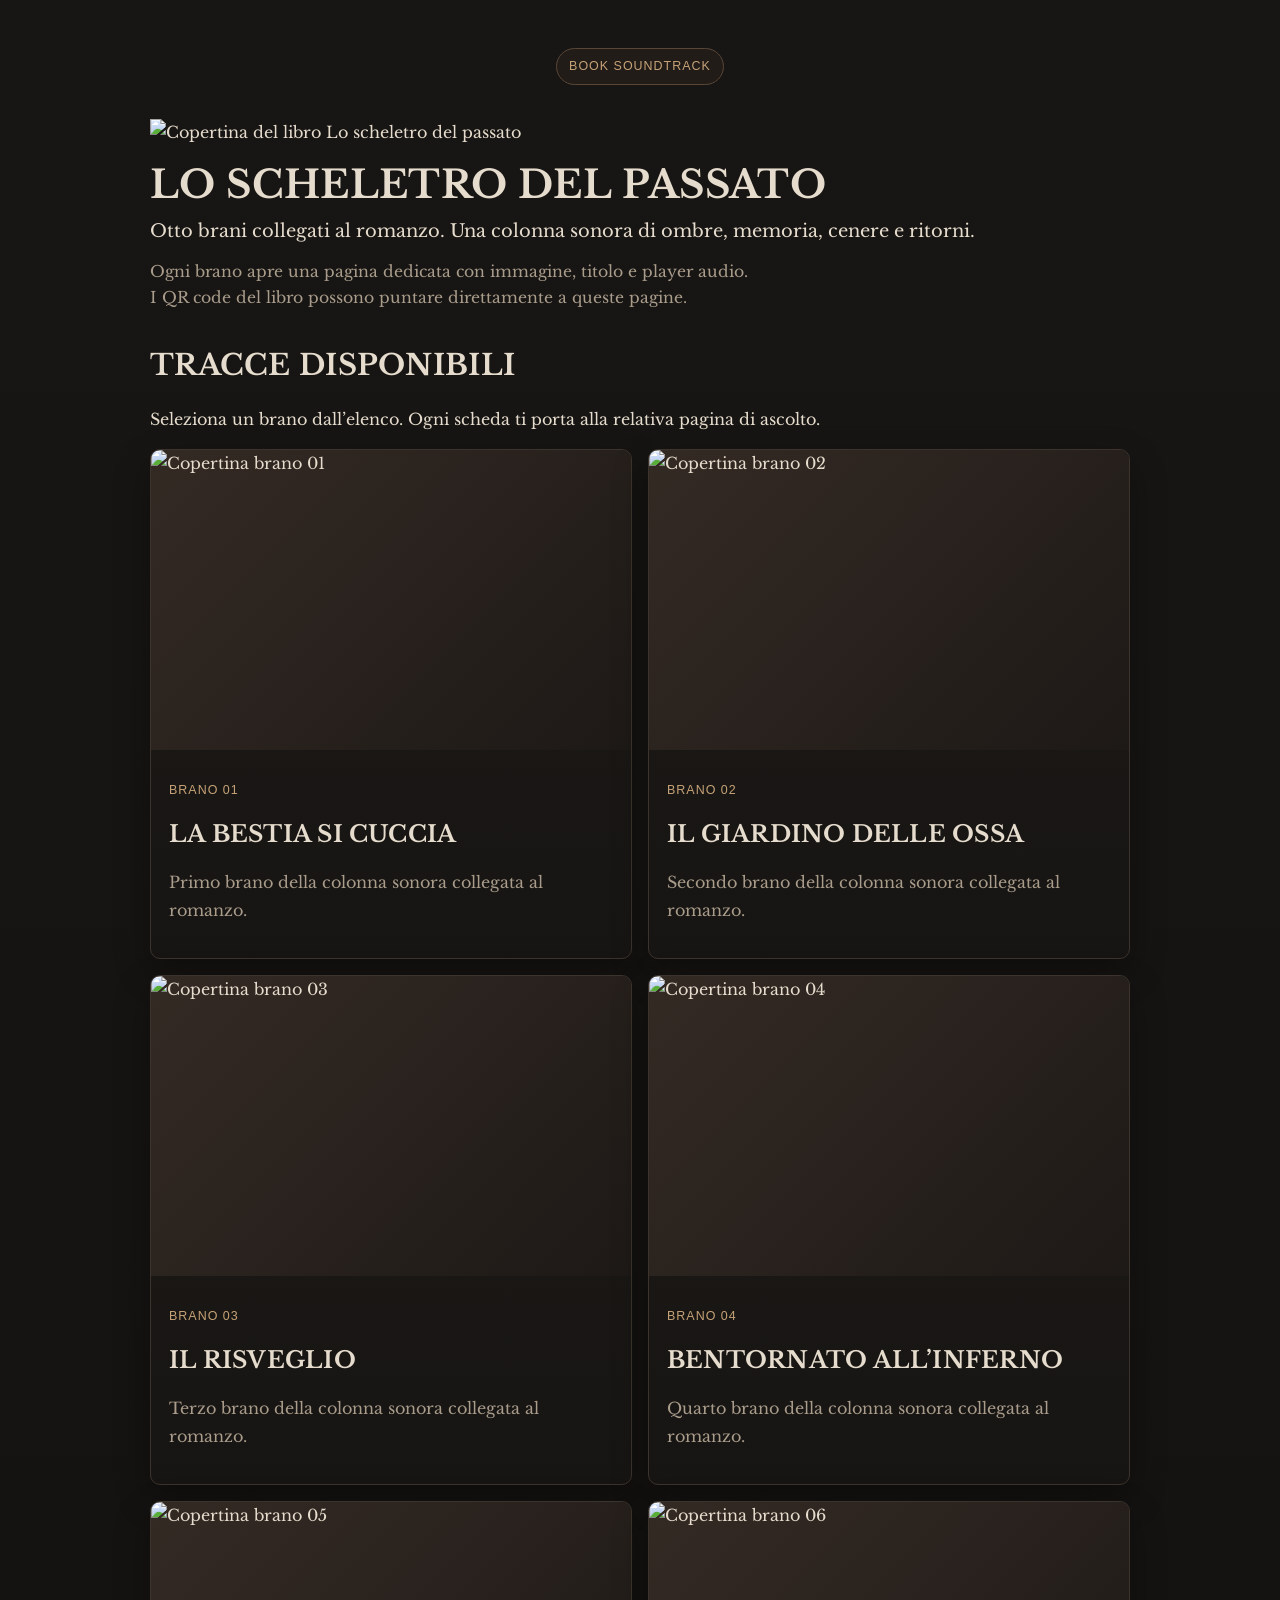
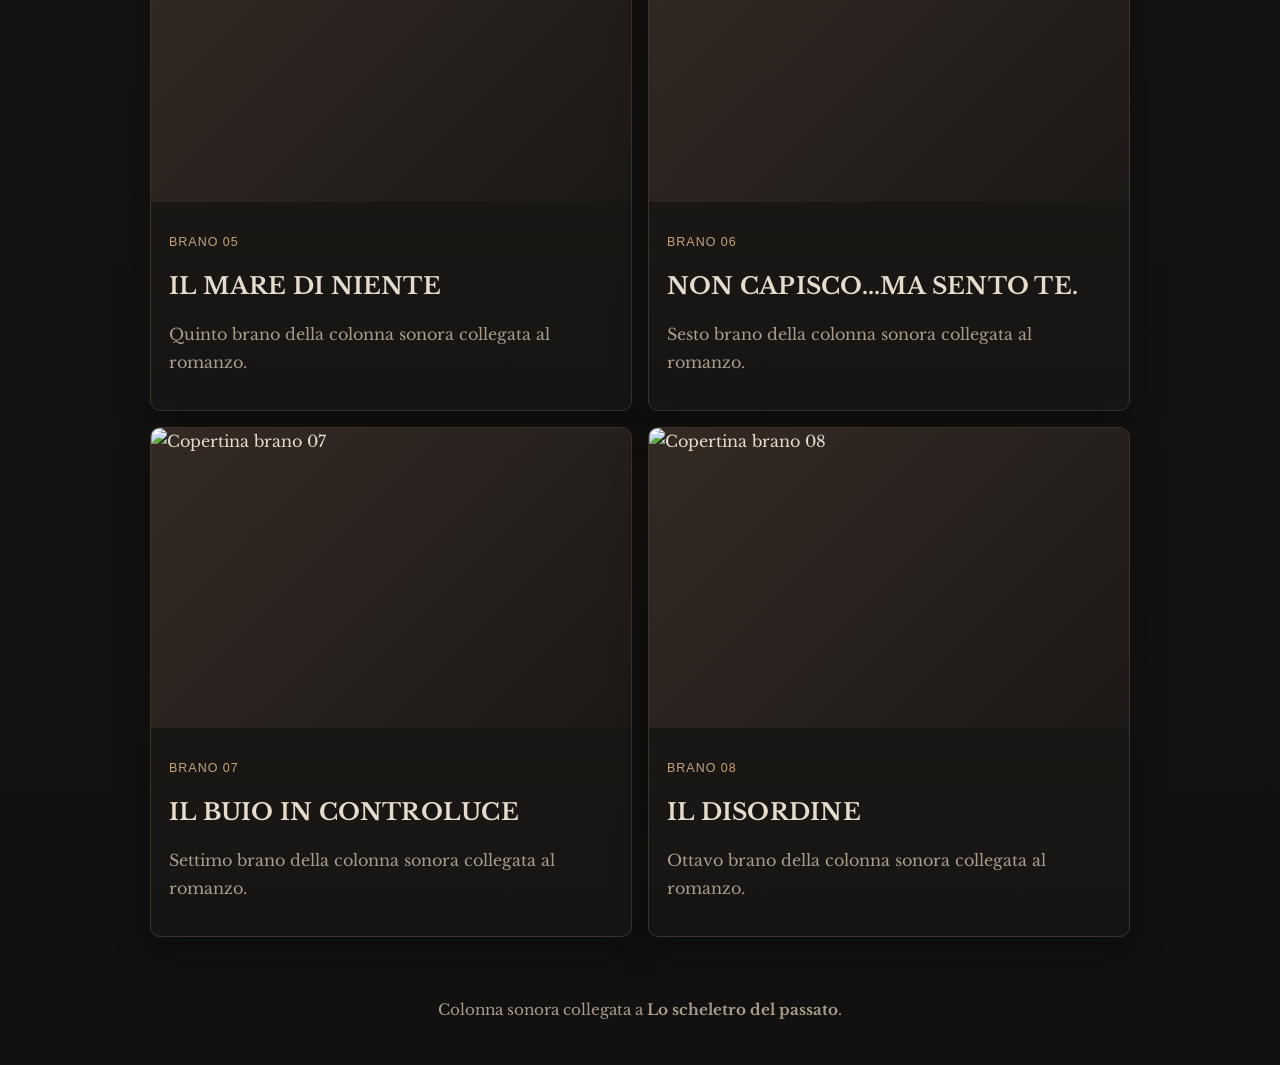
==== index.html @ a34c5574 "Primo caricamento" ====
<!DOCTYPE html>
<html lang="it">
<head>
  <meta charset="UTF-8">
  <meta name="viewport" content="width=device-width, initial-scale=1.0">
  <title>Lo scheletro del passato – Colonna sonora</title>
  <meta name="description" content="Ascolta i brani collegati a Lo scheletro del passato.">
  <link rel="stylesheet" href="style.css">
</head>
<body>
  <main class="container">
    <header class="site-header">
      <div class="eyebrow">Book soundtrack</div>
    </header>

    <section class="book-hero">
      <div class="book-hero-image">
        <img src="img/copertina-libro.jpg" alt="Copertina del libro Lo scheletro del passato">
      </div>

      <div class="book-hero-copy">
        <h1 class="hero-title">Lo scheletro del passato</h1>
        <p class="hero-subtitle">
          Otto brani collegati al romanzo. Una colonna sonora di ombre, memoria, cenere e ritorni.
        </p>
        <p class="lead">
          Ogni brano apre una pagina dedicata con immagine, titolo e player audio. <br> I QR code del libro possono puntare direttamente a queste pagine.
        </p>
      </div>
    </section>

    <section class="intro-panel">
      <h2 class="section-title">Tracce disponibili</h2>
      <p>
        Seleziona un brano dall’elenco. Ogni scheda ti porta alla relativa pagina di ascolto.
      </p>
    </section>

    <section class="track-grid">
      <a class="track-card" href="pagine/brano-01.html">
        <div class="track-thumb">
          <img src="img/brano-01.jpg" alt="Copertina brano 01">
        </div>
        <div class="track-body">
          <p class="track-number">Brano 01</p>
          <h2 class="track-title">La bestia si cuccia</h2>
          <p class="track-text">Primo brano della colonna sonora collegata al romanzo.</p>
        </div>
      </a>

      <a class="track-card" href="pagine/brano-02.html">
        <div class="track-thumb">
          <img src="img/brano-02.jpg" alt="Copertina brano 02">
        </div>
        <div class="track-body">
          <p class="track-number">Brano 02</p>
          <h2 class="track-title">Il Giardino delle Ossa</h2>
          <p class="track-text">Secondo brano della colonna sonora collegata al romanzo.</p>
        </div>
      </a>

      <a class="track-card" href="pagine/brano-03.html">
        <div class="track-thumb">
          <img src="img/brano-03.jpg" alt="Copertina brano 03">
        </div>
        <div class="track-body">
          <p class="track-number">Brano 03</p>
          <h2 class="track-title">Il risveglio</h2>
          <p class="track-text">Terzo brano della colonna sonora collegata al romanzo.</p>
        </div>
      </a>

      <a class="track-card" href="pagine/brano-04.html">
        <div class="track-thumb">
          <img src="img/brano-04.jpg" alt="Copertina brano 04">
        </div>
        <div class="track-body">
          <p class="track-number">Brano 04</p>
          <h2 class="track-title">Bentornato all’inferno</h2>
          <p class="track-text">Quarto brano della colonna sonora collegata al romanzo.</p>
        </div>
      </a>

      <a class="track-card" href="pagine/brano-05.html">
        <div class="track-thumb">
          <img src="img/brano-05.jpg" alt="Copertina brano 05">
        </div>
        <div class="track-body">
          <p class="track-number">Brano 05</p>
          <h2 class="track-title">Il mare di niente</h2>
          <p class="track-text">Quinto brano della colonna sonora collegata al romanzo.</p>
        </div>
      </a>

      <a class="track-card" href="pagine/brano-06.html">
        <div class="track-thumb">
          <img src="img/brano-06.jpg" alt="Copertina brano 06">
        </div>
        <div class="track-body">
          <p class="track-number">Brano 06</p>
          <h2 class="track-title">NON CAPISCO...MA SENTO TE.</h2>
          <p class="track-text">Sesto brano della colonna sonora collegata al romanzo.</p>
        </div>
      </a>

      <a class="track-card" href="pagine/brano-07.html">
        <div class="track-thumb">
          <img src="img/brano-07.jpg" alt="Copertina brano 07">
        </div>
        <div class="track-body">
          <p class="track-number">Brano 07</p>
          <h2 class="track-title">Il Buio in Controluce</h2>
          <p class="track-text">Settimo brano della colonna sonora collegata al romanzo.</p>
        </div>
      </a>

      <a class="track-card" href="pagine/brano-08.html">
        <div class="track-thumb">
          <img src="img/brano-08.jpg" alt="Copertina brano 08">
        </div>
        <div class="track-body">
          <p class="track-number">Brano 08</p>
          <h2 class="track-title">Il Disordine</h2>
          <p class="track-text">Ottavo brano della colonna sonora collegata al romanzo.</p>
        </div>
      </a>
    </section>

    <footer class="site-footer">
      Colonna sonora collegata a <strong>Lo scheletro del passato</strong>.
    </footer>
  </main>
</body>
</html>
---- style.css ----
@import url('https://fonts.googleapis.com/css2?family=Libre+Baskerville:wght@400;700&display=swap');
@import url('https://api.fontshare.com/v2/css?f[]=satoshi@400,500,700&display=swap');

:root {
  --bg: #121110;
  --surface: #1a1816;
  --surface-2: #201d1a;
  --text: #e6dccd;
  --muted: #a99c8b;
  --accent: #8a4b2d;
  --accent-2: #b08a57;
  --border: #3b332c;
  --shadow: 0 14px 36px rgba(0, 0, 0, 0.32);
  --radius: 10px;
}

* {
  box-sizing: border-box;
}

body {
  margin: 0;
  background:
    linear-gradient(180deg, #181614 0%, #121110 100%);
  color: var(--text);
  font-family: "Libre Baskerville", Georgia, serif;
  line-height: 1.7;
}

a {
  color: #d0a06c;
}

img {
  max-width: 100%;
  display: block;
  height: auto;
}

.container {
  width: min(100% - 32px, 980px);
  margin: 0 auto;
}

.site-header {
  padding: 48px 0 20px;
  text-align: center;
}

.eyebrow,
.track-number,
.song-meta,
.audio-box p {
  font-family: "Satoshi", Arial, sans-serif;
  text-transform: uppercase;
  letter-spacing: 0.08em;
  font-size: 0.78rem;
  color: #c6a277;
}

.eyebrow {
  display: inline-block;
  padding: 7px 12px;
  border: 1px solid #5a4636;
  background: #211c18;
  border-radius: 999px;
  margin-bottom: 14px;
}

.hero-title,
.section-title,
.track-title,
.song-title {
  font-family: "Libre Baskerville", Georgia, serif;
  font-weight: 700;
  letter-spacing: 0.01em;
}

.book-hero-copy {
  max-width: 560px;
}

.hero-title {
  margin: 20px 0 14px;
  font-size: clamp(1.9rem, 3vw, 3.2rem);
  line-height: 1;
  text-transform: uppercase;
  max-width: 14ch;
  text-wrap: nowrap;
}

.hero-subtitle {
  margin: 0 0 16px;
  max-width: 14ch;
  font-size: clamp(1rem, 1.4vw, 1.2rem);
  line-height: 1.35;
  color: var(--text);
  max-width: 14ch;
  text-wrap: nowrap;
}

.lead {
  margin: 0;
  max-width: 14ch;
  font-size: clamp(0.98rem, 1.2vw, 1.08rem);
  line-height: 1.65;
  color: var(--muted);
  max-width: 14ch;
  text-wrap: nowrap;
}

.book-panel,
.song-panel,
.track-card {
  background: linear-gradient(180deg, #1d1a17 0%, #171513 100%);
  border: 1px solid var(--border);
  border-radius: var(--radius);
  box-shadow: var(--shadow);
}

.book-panel {
  display: grid;
  grid-template-columns: 280px 1fr;
  overflow: hidden;
  margin: 28px 0 36px;
}

.book-cover-wrap,
.song-cover-wrap {
  background: #151311;
  padding: 24px;
  border-right: 1px solid var(--border);
}

.book-cover,
.song-cover {
  border: 1px solid #4b4037;
  background: #2a2520;
  overflow: hidden;
}

.book-copy,
.song-content {
  padding: 28px;
}

.section-title {
  margin: 30px 0 10px;
  font-size: 1.8rem;
  text-transform: uppercase;
}

.track-grid {
  display: grid;
  grid-template-columns: repeat(2, minmax(0, 1fr));
  gap: 16px;
  margin-bottom: 60px;
}

.track-card {
  display: block;
  text-decoration: none;
  color: inherit;
  overflow: hidden;
  transition: transform .18s ease, border-color .18s ease;
}

.track-card:hover {
  transform: translateY(-2px);
  border-color: #6a5644;
}

.track-thumb {
  aspect-ratio: 16 / 10;
  background: linear-gradient(135deg, #342a24, #1d1916);
}

.track-body {
  padding: 18px;
}

.track-title {
  margin: 0 0 8px;
  font-size: 1.45rem;
  text-transform: uppercase;
}

.track-text,
.song-subtitle,
.song-note,
.site-footer,
.back-link {
  color: var(--muted);
}

.song-hero {
  display: grid;
  grid-template-columns: 320px 1fr;
}

.song-title {
  margin: 0 0 10px;
  font-size: clamp(2.1rem, 5vw, 3.5rem);
  line-height: 1.02;
  text-transform: uppercase;
}

.audio-box {
  margin: 22px 0 18px;
  padding: 18px;
  border: 1px solid var(--border);
  background: #141210;
}

audio {
  width: 100%;
  filter: sepia(12%) saturate(80%) brightness(0.92);
}

.song-nav {
  display: flex;
  justify-content: space-between;
  gap: 12px;
  padding: 0 28px 28px;
  flex-wrap: wrap;
}

.song-nav a {
  text-decoration: none;
  font-family: "Satoshi", Arial, sans-serif;
  font-size: 0.92rem;
  color: #e1d0bd;
  background: #211c18;
  border: 1px solid var(--border);
  padding: 11px 15px;
  border-radius: 999px;
}

.site-footer {
  padding: 0 0 42px;
  text-align: center;
  font-size: .95rem;
}

.back-link {
  display: inline-block;
  margin: 28px 0 18px;
  text-decoration: none;
  font-family: "Satoshi", Arial, sans-serif;
}

@media (max-width: 760px) {
  .book-panel,
  .song-hero,
  .track-grid {
    grid-template-columns: 1fr;
  }

  .book-cover-wrap,
  .song-cover-wrap {
    border-right: 0;
    border-bottom: 1px solid var(--border);
  }

  .container {
    width: min(100% - 20px, 980px);
  }

  .book-copy,
  .song-content,
  .song-nav {
    padding-left: 18px;
    padding-right: 18px;
  }

  .book-cover-wrap,
  .song-cover-wrap {
    padding: 18px;
  }
}
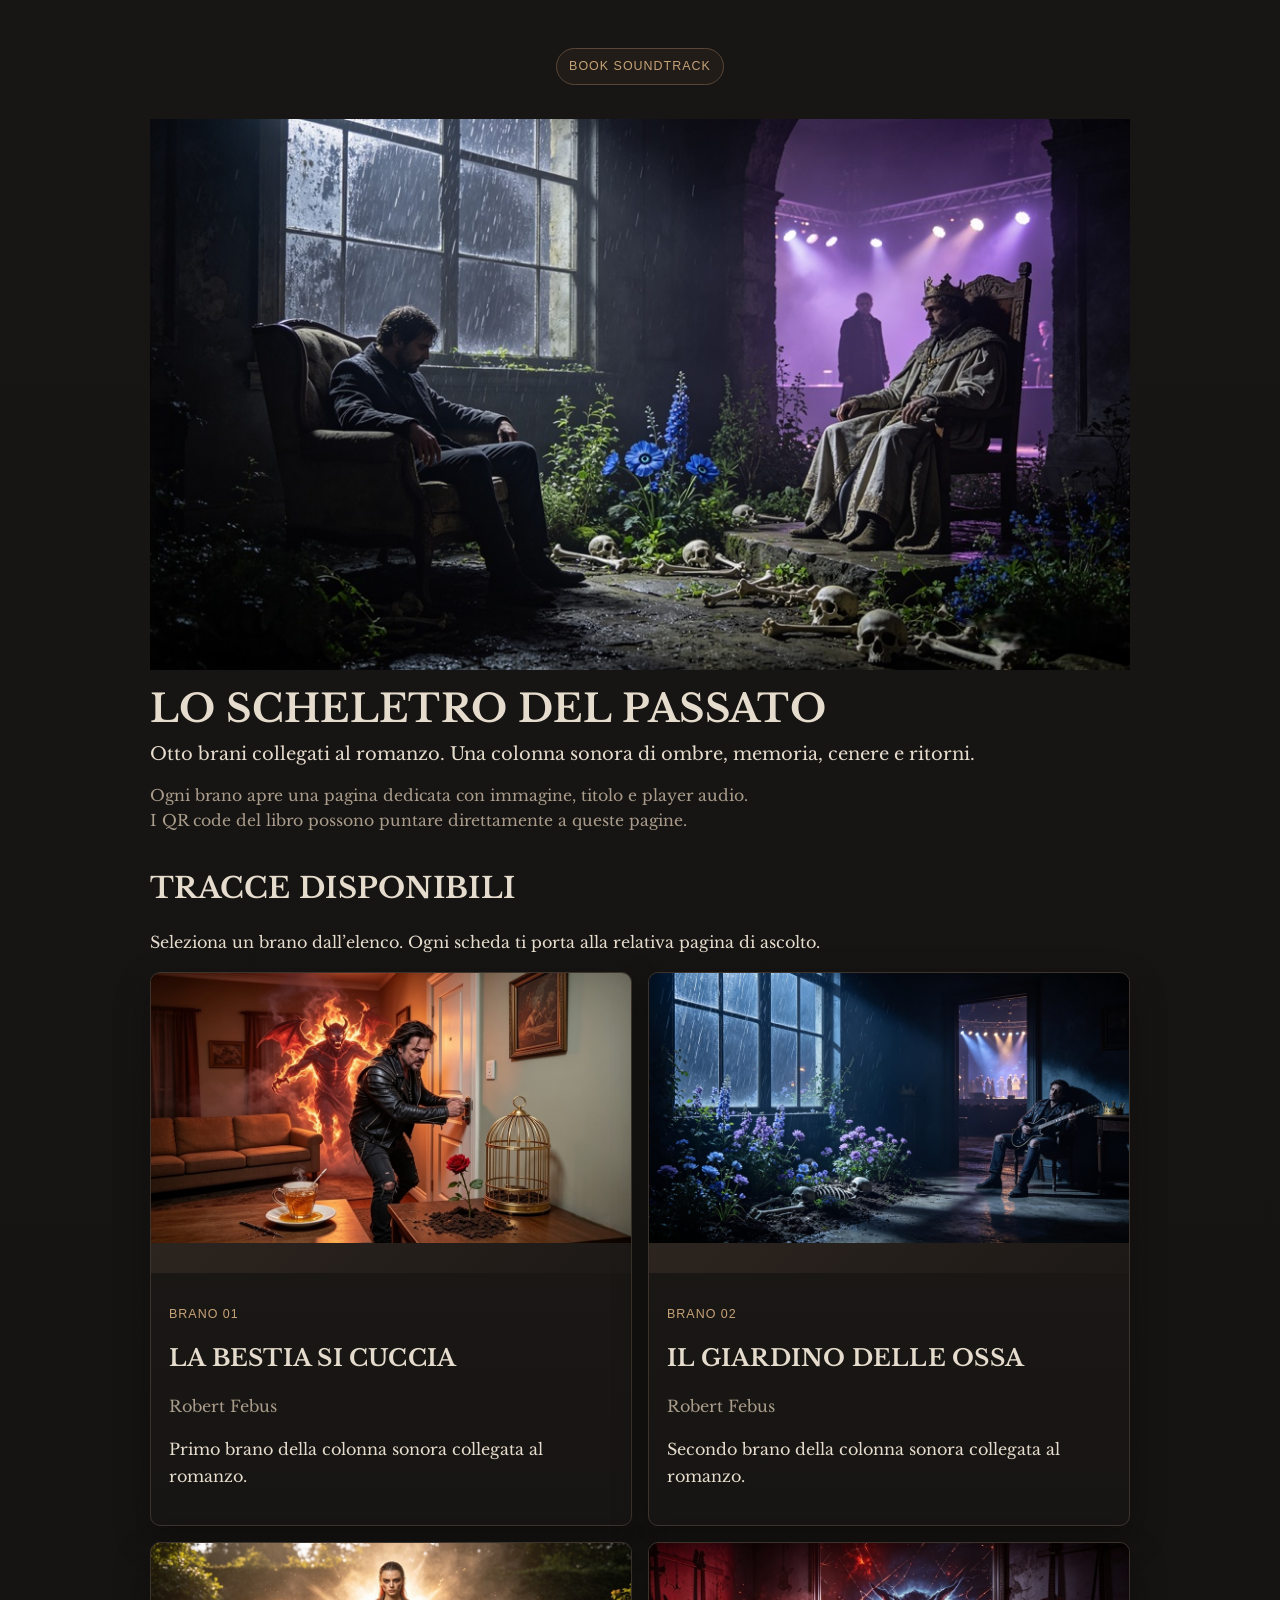
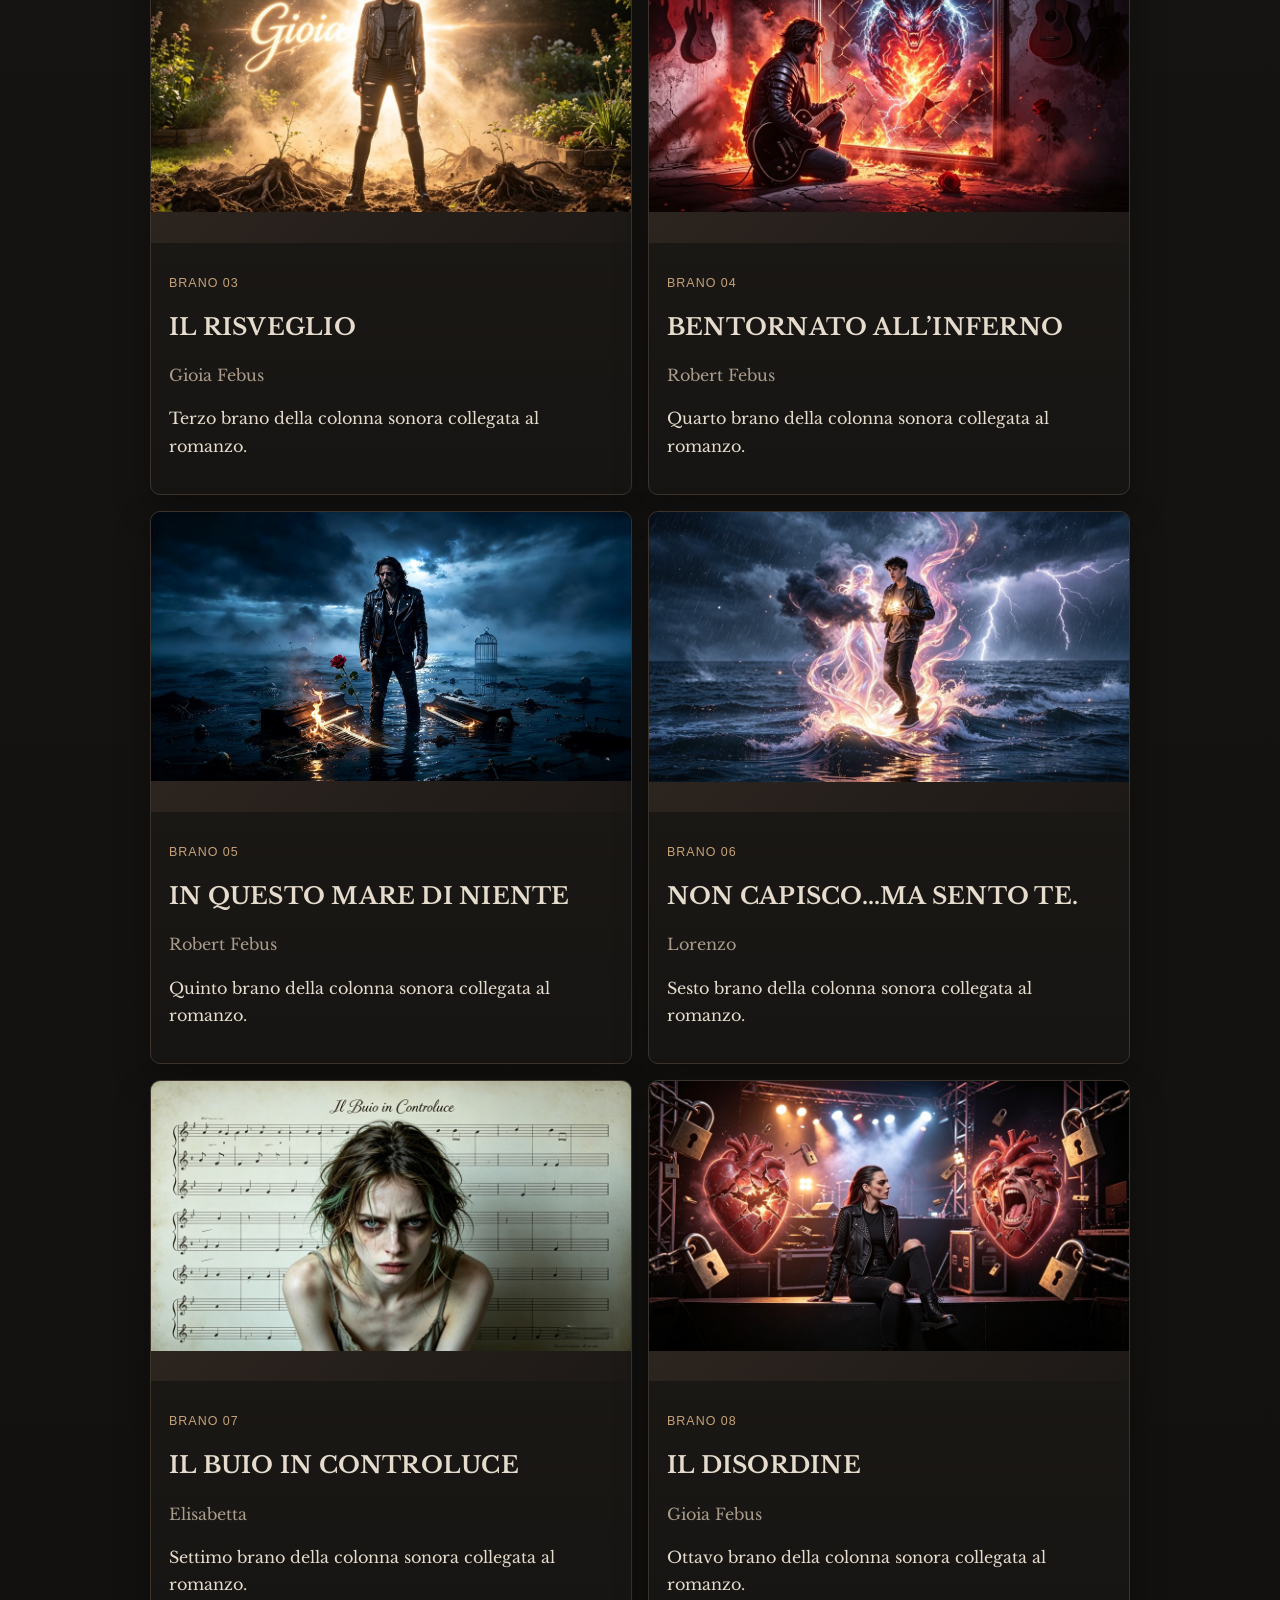
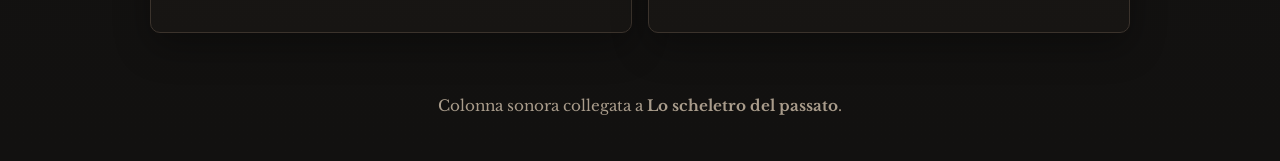
==== commit bc2158f2: "Add files via upload" ====
--- a/index.html
+++ b/index.html
@@ -44,6 +44,7 @@
         <div class="track-body">
           <p class="track-number">Brano 01</p>
           <h2 class="track-title">La bestia si cuccia</h2>
+ 	  <p class="track-text">Robert Febus</p
           <p class="track-text">Primo brano della colonna sonora collegata al romanzo.</p>
         </div>
       </a>
@@ -55,6 +56,7 @@
         <div class="track-body">
           <p class="track-number">Brano 02</p>
           <h2 class="track-title">Il Giardino delle Ossa</h2>
+          <p class="track-text">Robert Febus</p
           <p class="track-text">Secondo brano della colonna sonora collegata al romanzo.</p>
         </div>
       </a>
@@ -66,6 +68,7 @@
         <div class="track-body">
           <p class="track-number">Brano 03</p>
           <h2 class="track-title">Il risveglio</h2>
+          <p class="track-text">Gioia Febus</p
           <p class="track-text">Terzo brano della colonna sonora collegata al romanzo.</p>
         </div>
       </a>
@@ -77,6 +80,7 @@
         <div class="track-body">
           <p class="track-number">Brano 04</p>
           <h2 class="track-title">Bentornato all’inferno</h2>
+          <p class="track-text">Robert Febus</p
           <p class="track-text">Quarto brano della colonna sonora collegata al romanzo.</p>
         </div>
       </a>
@@ -87,7 +91,8 @@
         </div>
         <div class="track-body">
           <p class="track-number">Brano 05</p>
-          <h2 class="track-title">Il mare di niente</h2>
+          <h2 class="track-title">In questo mare di niente</h2>
+          <p class="track-text">Robert Febus</p
           <p class="track-text">Quinto brano della colonna sonora collegata al romanzo.</p>
         </div>
       </a>
@@ -99,6 +104,7 @@
         <div class="track-body">
           <p class="track-number">Brano 06</p>
           <h2 class="track-title">NON CAPISCO...MA SENTO TE.</h2>
+          <p class="track-text">Lorenzo</p
           <p class="track-text">Sesto brano della colonna sonora collegata al romanzo.</p>
         </div>
       </a>
@@ -110,6 +116,7 @@
         <div class="track-body">
           <p class="track-number">Brano 07</p>
           <h2 class="track-title">Il Buio in Controluce</h2>
+          <p class="track-text">Elisabetta</p
           <p class="track-text">Settimo brano della colonna sonora collegata al romanzo.</p>
         </div>
       </a>
@@ -121,6 +128,7 @@
         <div class="track-body">
           <p class="track-number">Brano 08</p>
           <h2 class="track-title">Il Disordine</h2>
+          <p class="track-text">Gioia Febus</p
           <p class="track-text">Ottavo brano della colonna sonora collegata al romanzo.</p>
         </div>
       </a>
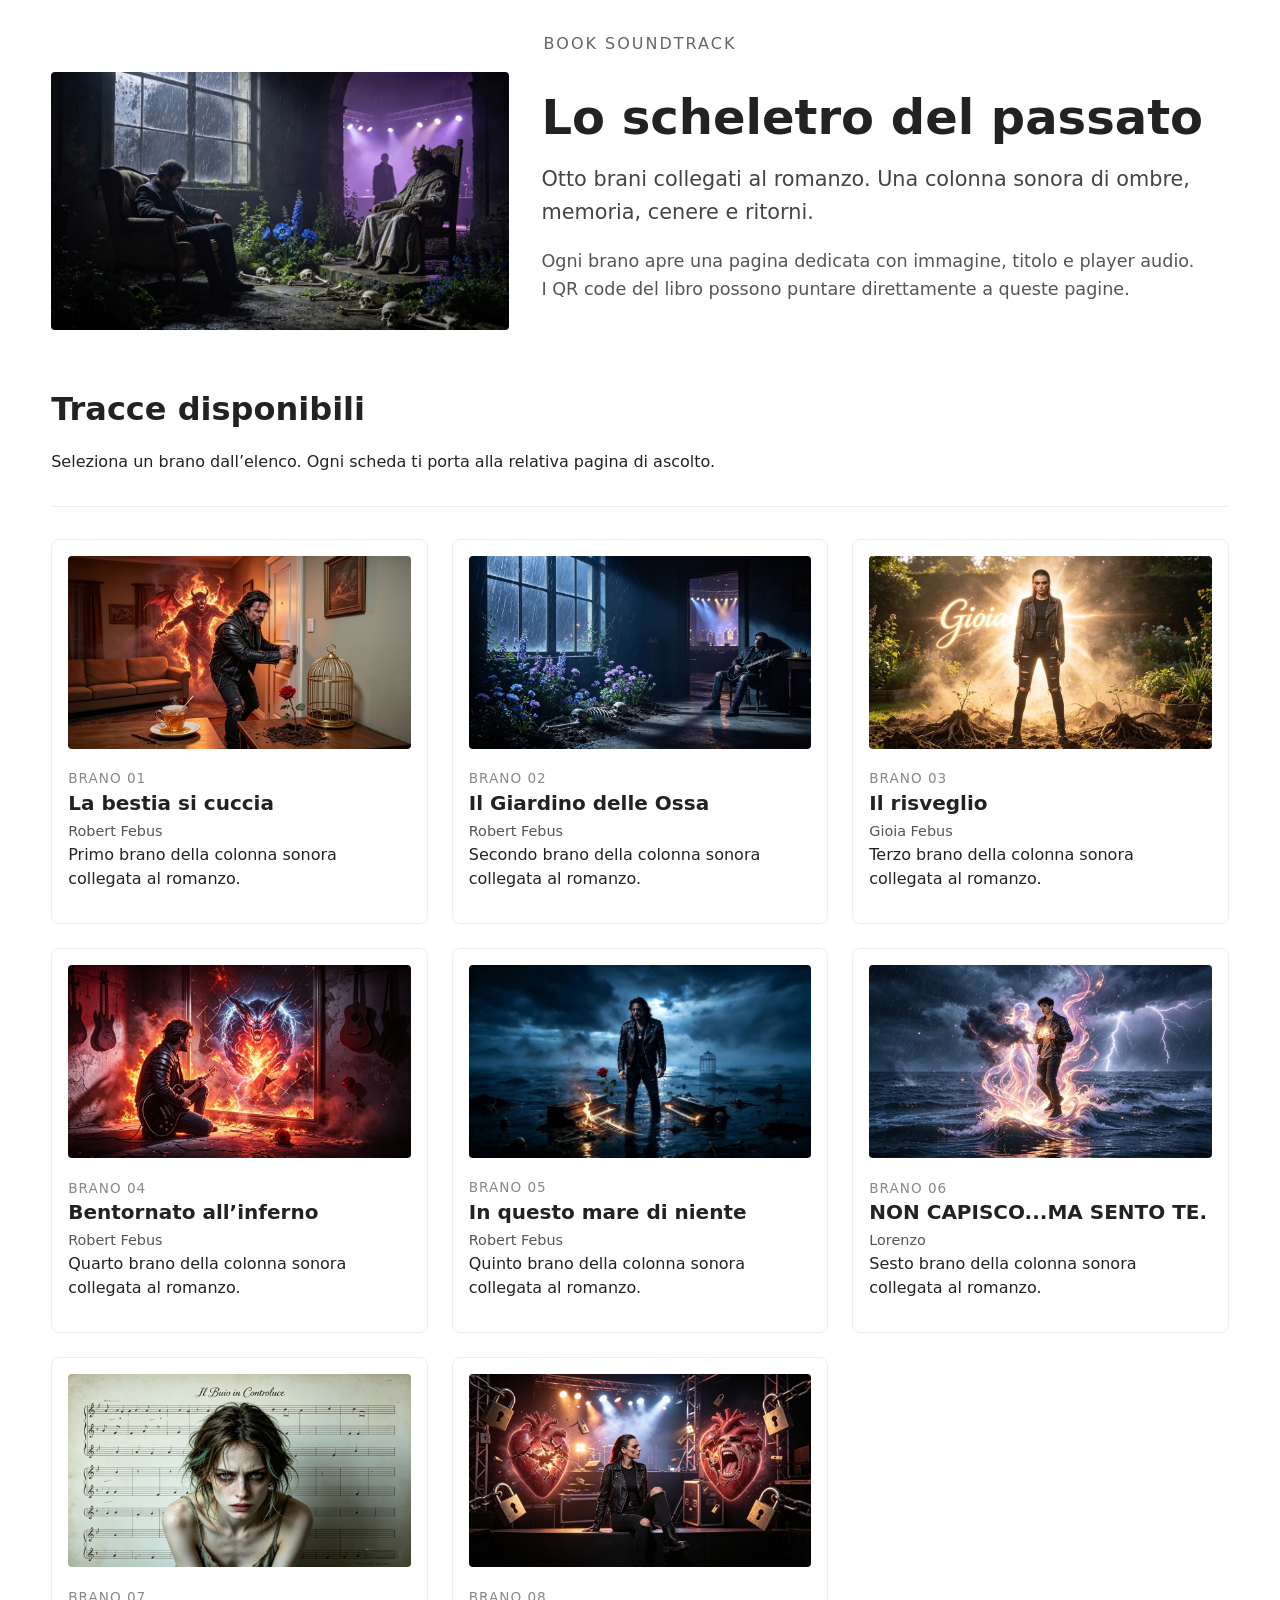
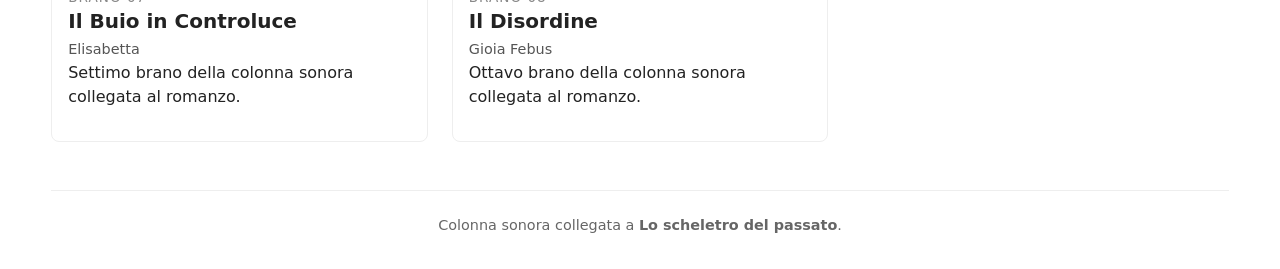
==== commit ed3af6f1: "Add files via upload" ====
--- a/index.html
+++ b/index.html
@@ -44,7 +44,7 @@
         <div class="track-body">
           <p class="track-number">Brano 01</p>
           <h2 class="track-title">La bestia si cuccia</h2>
- 	  <p class="track-text">Robert Febus</p
+          <p class="track-text">Robert Febus</p
           <p class="track-text">Primo brano della colonna sonora collegata al romanzo.</p>
         </div>
       </a>
--- a/style.css
+++ b/style.css
@@ -1,280 +1,177 @@
-@import url('https://fonts.googleapis.com/css2?family=Libre+Baskerville:wght@400;700&display=swap');
-@import url('https://api.fontshare.com/v2/css?f[]=satoshi@400,500,700&display=swap');
-
-:root {
-  --bg: #121110;
-  --surface: #1a1816;
-  --surface-2: #201d1a;
-  --text: #e6dccd;
-  --muted: #a99c8b;
-  --accent: #8a4b2d;
-  --accent-2: #b08a57;
-  --border: #3b332c;
-  --shadow: 0 14px 36px rgba(0, 0, 0, 0.32);
-  --radius: 10px;
+/* ==========================================
+   REGOLE BASE — OBBLIGATORIE PER IL MOBILE
+   ========================================== */
+* {
+  box-sizing: border-box;
+  max-width: 100%;
+  overflow-wrap: break-word;
+  word-wrap: break-word;
 }
 
-* {
-  box-sizing: border-box;
+html, body {
+  margin: 0;
+  padding: 0;
+  width: 100%;
+  overflow-x: hidden; /* Nasconde la barra di scorrimento orizzontale */
+  line-height: 1.5;
 }
 
 body {
-  margin: 0;
-  background:
-    linear-gradient(180deg, #181614 0%, #121110 100%);
-  color: var(--text);
-  font-family: "Libre Baskerville", Georgia, serif;
-  line-height: 1.7;
+  font-family: system-ui, -apple-system, sans-serif;
+  color: #222;
+  background-color: #fff;
 }
 
-a {
-  color: #d0a06c;
+/* ==========================================
+   CONTENITORE PRINCIPALE — SEMPRE ADATTIVO
+   ========================================== */
+.container {
+  max-width: 1200px;
+  width: 92%; /* Margini ai lati su tutti i dispositivi */
+  margin: 0 auto;
+  padding: 2rem 0;
 }
 
-img {
-  max-width: 100%;
-  display: block;
-  height: auto;
-}
-
-.container {
-  width: min(100% - 32px, 980px);
-  margin: 0 auto;
-}
-
-.site-header {
-  padding: 48px 0 20px;
+/* ==========================================
+   TESTI — DIMENSIONI ADATTIVE CON CLAMP()
+   ========================================== */
+.eyebrow {
   text-align: center;
-}
-
-.eyebrow,
-.track-number,
-.song-meta,
-.audio-box p {
-  font-family: "Satoshi", Arial, sans-serif;
   text-transform: uppercase;
-  letter-spacing: 0.08em;
-  font-size: 0.78rem;
-  color: #c6a277;
-}
-
-.eyebrow {
-  display: inline-block;
-  padding: 7px 12px;
-  border: 1px solid #5a4636;
-  background: #211c18;
-  border-radius: 999px;
-  margin-bottom: 14px;
-}
-
-.hero-title,
-.section-title,
-.track-title,
-.song-title {
-  font-family: "Libre Baskerville", Georgia, serif;
-  font-weight: 700;
-  letter-spacing: 0.01em;
-}
-
-.book-hero-copy {
-  max-width: 560px;
+  letter-spacing: 2px;
+  font-size: clamp(0.85rem, 3vw, 1rem);
+  color: #666;
+  margin-bottom: 1rem;
 }
 
 .hero-title {
-  margin: 20px 0 14px;
-  font-size: clamp(1.9rem, 3vw, 3.2rem);
-  line-height: 1;
-  text-transform: uppercase;
-  max-width: 14ch;
-  text-wrap: nowrap;
+  font-size: clamp(1.8rem, 6vw, 3rem);
+  line-height: 1.2;
+  margin: 0 0 1rem 0;
 }
 
 .hero-subtitle {
-  margin: 0 0 16px;
-  max-width: 14ch;
-  font-size: clamp(1rem, 1.4vw, 1.2rem);
-  line-height: 1.35;
-  color: var(--text);
-  max-width: 14ch;
-  text-wrap: nowrap;
+  font-size: clamp(1rem, 3.5vw, 1.3rem);
+  color: #444;
+  margin: 0 0 1rem 0;
 }
 
 .lead {
-  margin: 0;
-  max-width: 14ch;
-  font-size: clamp(0.98rem, 1.2vw, 1.08rem);
-  line-height: 1.65;
-  color: var(--muted);
-  max-width: 14ch;
-  text-wrap: nowrap;
-}
-
-.book-panel,
-.song-panel,
-.track-card {
-  background: linear-gradient(180deg, #1d1a17 0%, #171513 100%);
-  border: 1px solid var(--border);
-  border-radius: var(--radius);
-  box-shadow: var(--shadow);
-}
-
-.book-panel {
-  display: grid;
-  grid-template-columns: 280px 1fr;
-  overflow: hidden;
-  margin: 28px 0 36px;
-}
-
-.book-cover-wrap,
-.song-cover-wrap {
-  background: #151311;
-  padding: 24px;
-  border-right: 1px solid var(--border);
-}
-
-.book-cover,
-.song-cover {
-  border: 1px solid #4b4037;
-  background: #2a2520;
-  overflow: hidden;
-}
-
-.book-copy,
-.song-content {
-  padding: 28px;
+  font-size: clamp(0.95rem, 3vw, 1.1rem);
+  color: #555;
 }
 
 .section-title {
-  margin: 30px 0 10px;
-  font-size: 1.8rem;
-  text-transform: uppercase;
+  font-size: clamp(1.4rem, 5vw, 2rem);
+  margin-bottom: 0.5rem;
 }
 
+p {
+  font-size: 1rem;
+  line-height: 1.6;
+  margin-bottom: 1rem;
+}
+
+/* ==========================================
+   SEZIONE HERO: IMMAGINE + TESTO
+   ========================================== */
+.book-hero {
+  display: grid;
+  grid-template-columns: 1fr 1.5fr;
+  gap: 2rem;
+  align-items: center;
+  margin-bottom: 3rem;
+}
+
+.book-hero-image img {
+  width: 100%;
+  height: auto;
+  border-radius: 4px;
+}
+
+/* ==========================================
+   GRIGLIA DELLE TRACCE
+   ========================================== */
 .track-grid {
   display: grid;
-  grid-template-columns: repeat(2, minmax(0, 1fr));
-  gap: 16px;
-  margin-bottom: 60px;
+  grid-template-columns: repeat(auto-fit, minmax(280px, 1fr));
+  gap: 1.5rem;
+  margin: 2rem 0;
 }
 
 .track-card {
-  display: block;
+  display: flex;
+  flex-direction: column;
+  gap: 0.8rem;
+  border: 1px solid #eee;
+  border-radius: 8px;
+  padding: 1rem;
   text-decoration: none;
   color: inherit;
-  overflow: hidden;
-  transition: transform .18s ease, border-color .18s ease;
+  transition: transform 0.2s, box-shadow 0.2s;
 }
 
 .track-card:hover {
-  transform: translateY(-2px);
-  border-color: #6a5644;
+  transform: translateY(-3px);
+  box-shadow: 0 5px 15px rgba(0,0,0,0.08);
 }
 
-.track-thumb {
-  aspect-ratio: 16 / 10;
-  background: linear-gradient(135deg, #342a24, #1d1916);
+.track-thumb img {
+  width: 100%;
+  height: auto;
+  border-radius: 4px;
 }
 
-.track-body {
-  padding: 18px;
+.track-number {
+  font-size: 0.85rem;
+  text-transform: uppercase;
+  letter-spacing: 1px;
+  color: #888;
+  margin: 0;
 }
 
 .track-title {
-  margin: 0 0 8px;
-  font-size: 1.45rem;
-  text-transform: uppercase;
+  font-size: clamp(1rem, 4vw, 1.25rem);
+  margin: 0;
+  line-height: 1.3;
 }
 
-.track-text,
-.song-subtitle,
-.song-note,
-.site-footer,
-.back-link {
-  color: var(--muted);
+.track-text {
+  font-size: 0.9rem;
+  color: #555;
+  margin: 0.25rem 0 0 0;
 }
 
-.song-hero {
-  display: grid;
-  grid-template-columns: 320px 1fr;
-}
-
-.song-title {
-  margin: 0 0 10px;
-  font-size: clamp(2.1rem, 5vw, 3.5rem);
-  line-height: 1.02;
-  text-transform: uppercase;
-}
-
-.audio-box {
-  margin: 22px 0 18px;
-  padding: 18px;
-  border: 1px solid var(--border);
-  background: #141210;
-}
-
-audio {
-  width: 100%;
-  filter: sepia(12%) saturate(80%) brightness(0.92);
-}
-
-.song-nav {
-  display: flex;
-  justify-content: space-between;
-  gap: 12px;
-  padding: 0 28px 28px;
-  flex-wrap: wrap;
-}
-
-.song-nav a {
-  text-decoration: none;
-  font-family: "Satoshi", Arial, sans-serif;
-  font-size: 0.92rem;
-  color: #e1d0bd;
-  background: #211c18;
-  border: 1px solid var(--border);
-  padding: 11px 15px;
-  border-radius: 999px;
+.intro-panel {
+  margin-bottom: 2rem;
+  padding-bottom: 1rem;
+  border-bottom: 1px solid #eee;
 }
 
 .site-footer {
-  padding: 0 0 42px;
   text-align: center;
-  font-size: .95rem;
+  margin-top: 3rem;
+  padding-top: 1.5rem;
+  border-top: 1px solid #eee;
+  color: #666;
+  font-size: 0.9rem;
 }
 
-.back-link {
-  display: inline-block;
-  margin: 28px 0 18px;
-  text-decoration: none;
-  font-family: "Satoshi", Arial, sans-serif;
-}
-
-@media (max-width: 760px) {
-  .book-panel,
-  .song-hero,
-  .track-grid {
-    grid-template-columns: 1fr;
+/* ==========================================
+   📱 MEDIA QUERY: PER SCHERMI PICCOLI (CELLULARE IN VERTICALE)
+   ========================================== */
+@media (max-width: 640px) {
+  .book-hero {
+    grid-template-columns: 1fr; /* Torna a 1 colonna: immagine SOPRA il testo */
+    gap: 1.5rem;
   }
 
-  .book-cover-wrap,
-  .song-cover-wrap {
-    border-right: 0;
-    border-bottom: 1px solid var(--border);
+  .book-hero-image {
+    max-width: 250px;
+    margin: 0 auto;
   }
 
-  .container {
-    width: min(100% - 20px, 980px);
-  }
-
-  .book-copy,
-  .song-content,
-  .song-nav {
-    padding-left: 18px;
-    padding-right: 18px;
-  }
-
-  .book-cover-wrap,
-  .song-cover-wrap {
-    padding: 18px;
+  .track-grid {
+    grid-template-columns: 1fr; /* Schede una sotto l'altra */
   }
 }
